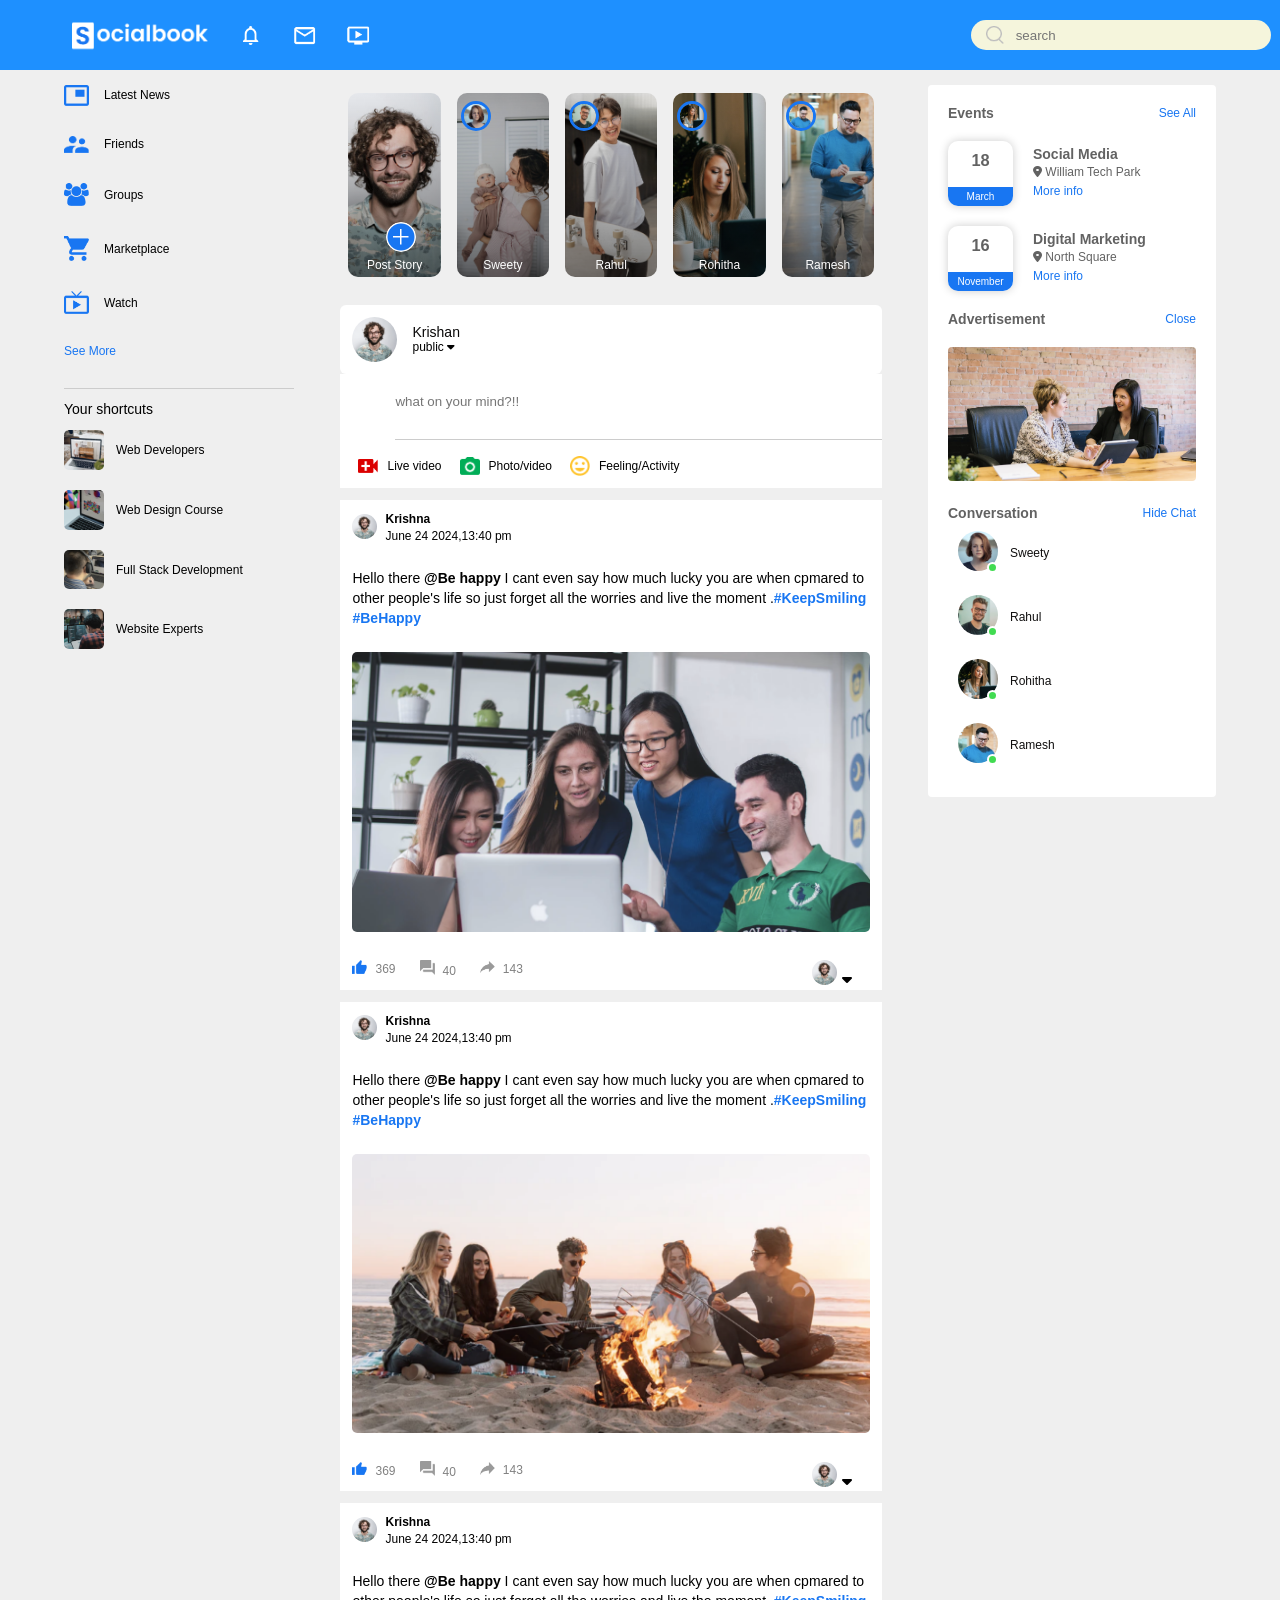
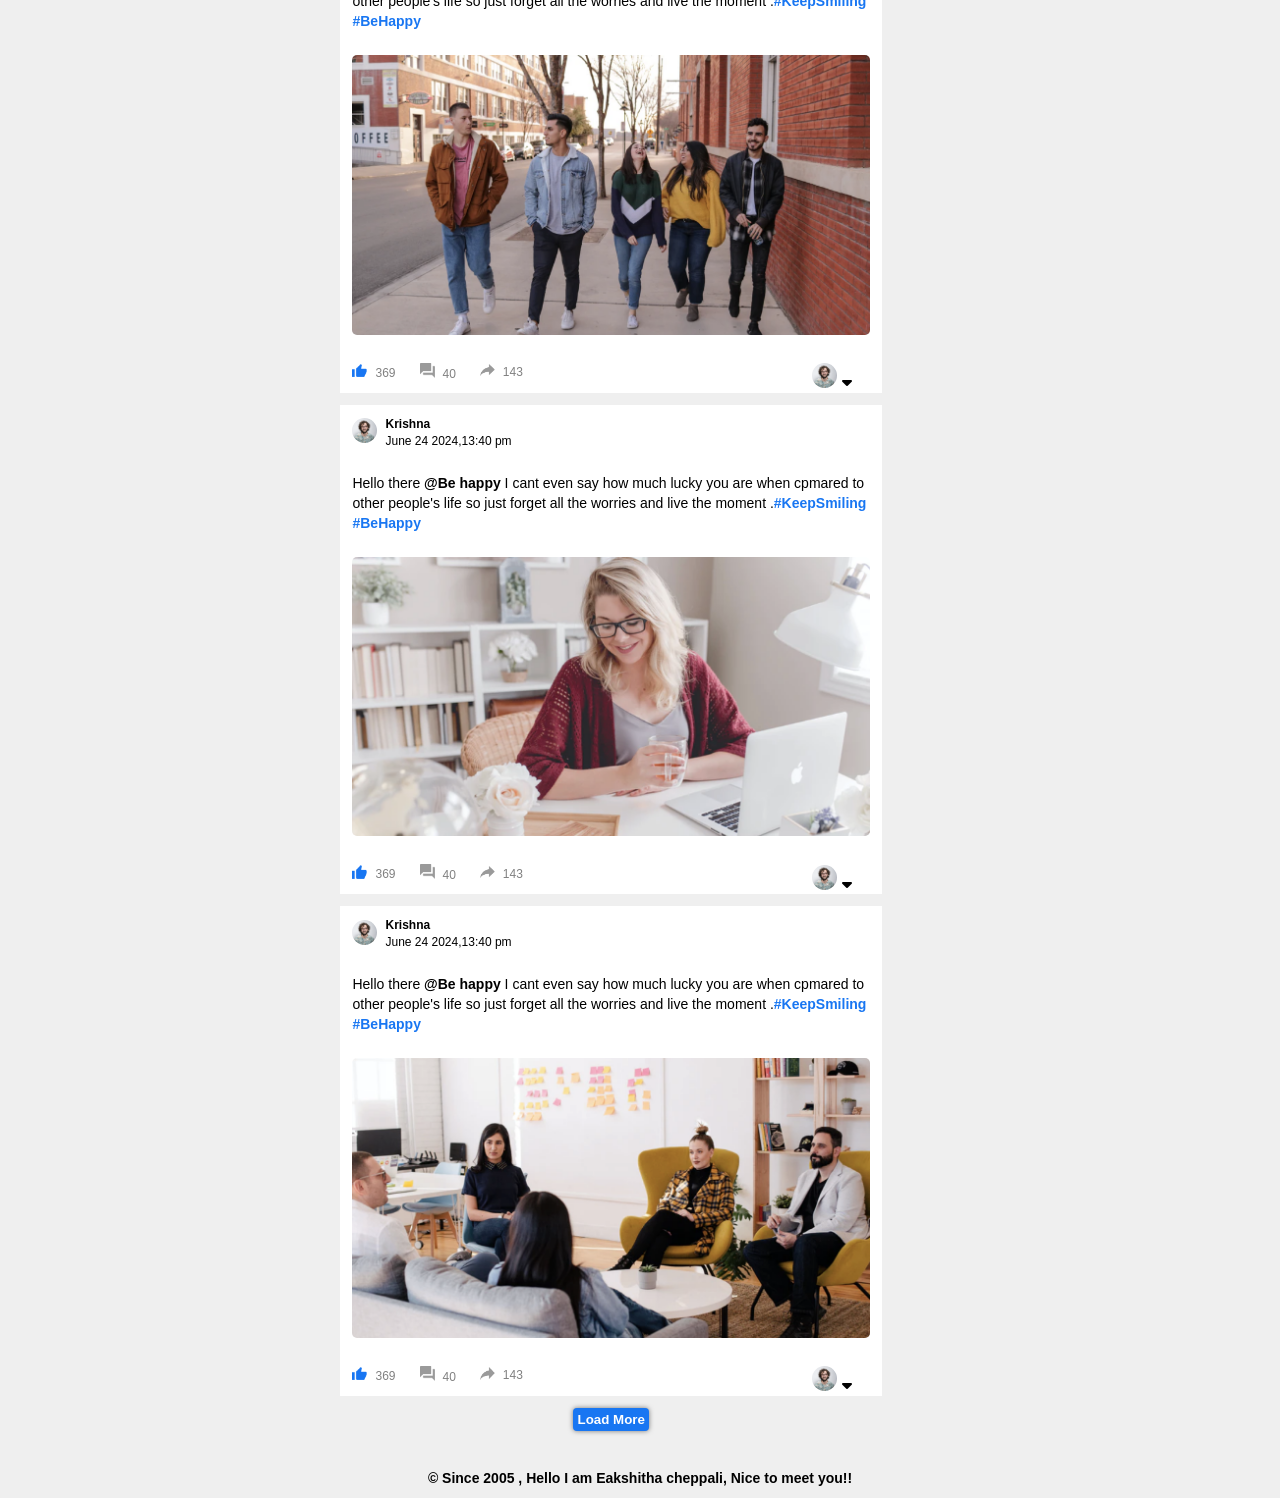
==== facebookclone/facebookclone.html @ d9225de4 "Add files via upload" ====
<!DOCTYPE html>
<html lang="en">
<head>
    <meta charset="UTF-8">
    <meta name="viewport" content="width=device-width, initial-scale=1.0">
    <link rel="stylesheet" href="general.css"/>
    <link rel="stylesheet" href="header.css"/>
    <link rel="stylesheet"  href="content.css"/>
    <link rel="stylesheet" href="https://cdnjs.cloudflare.com/ajax/libs/font-awesome/6.5.2/css/all.min.css" integrity="sha512-SnH5WK+bZxgPHs44uWIX+LLJAJ9/2PkPKZ5QiAj6Ta86w+fsb2TkcmfRyVX3pBnMFcV7oQPJkl9QevSCWr3W6A==" crossorigin="anonymous" referrerpolicy="no-referrer" />
   
    <title>Facebookclone</title>
</head>
<body>
   
   <div class="header">
     <div class="leftsection"> 
<div class="logo">   
   <img class="logoimage" src="images/logo.png"/>
</div> 
<div class="leftsectionicons">
   <img src="images\notification.png"/>
   <img src="images\inbox.png"/>
   <img src="images\video.png"/>
</div>
   </div>
     <div class="rightsection">
    <div class="searchbar">
        <img src="images\search.png"/>
        <input class="searchbox" type="text" placeholder="search"/>
    </div>
    <div class="usericon online">
        <a href="profile.html"><img src="images\profile-pic.png"/></a>
    </div>
     </div>
   </div>

   <div class="content">
    <div class="leftsidebar">
        <div class="implinks">
            <a href="#"><img src="images\news.png"/>Latest News</a>
            <a href="#"><img src="images\friends.png"/>Friends</a>
            <a href="#"><img src="images\group.png"/>Groups</a>
            <a href="#"><img src="images\marketplace.png"/>Marketplace</a>
            <a href="#"><img src="images\watch.png"/>Watch</a>
            <a href="#">See More</a>
        </div>
         
        <div class="shortcuts">
            <p>Your shortcuts</p>
            <a href="#"><img src="images\shortcut-1.png"/>Web Developers</a>
            <a href="#"><img src="images\shortcut-2.png"/>Web Design Course</a>
            <a href="#"><img src="images\shortcut-3.png"/>Full Stack Development</a>
            <a href="#"><img src="images\shortcut-4.png"/>Website Experts</a>
            
        </div>
    </div>
    <div class="maincontent">

          <div class="storygallery">
            <div class="story story0">
                <img src="images/upload.png"/>
                <p>Post Story</p>
            </div>

            <div class="story story1">
                <img src="images/member-1.png"/>
                <p>Sweety</p>
            </div>
            <div class="story story2">
                <img src="images/member-2.png"/>
                <p>Rahul</p>
            </div>
            <div class="story story3">
                <img src="images/member-3.png"/>
                <p>Rohitha</p>
            </div>
            <div class="story story4">
                <img src="images/member-4.png"/>
                <p>Ramesh</p>
            </div>

            
            </div>
            <div class="writepostcontainer">
                <div class="userprofile">
                    <img src="images/profile-pic.png"/>
                
                <div>
                    <p>Krishan</p>
                    <small>public <i class="fas fa-caret-down"></i></small>
                </div>
            </div>
          </div>
<div class="postinputcontainer">
    <textarea rows="3" placeholder="what on your mind?!!"></textarea>
</div>
<div class="postlinks">
    <a href="#"><img src="images/live-video.png"/>Live video</a>
    <a href="#"><img src="images/photo.png"/>Photo/video</a>
    <a href="#"><img src="images/feeling.png"/>Feeling/Activity</a>
</div>

<div class="about">
   <div class="details">
    <div class="userpic">
        <img   src="images/profile-pic.png"/>
    </div>
    <div class="userinfo">
        <h5>Krishna</h5>
        <span>June 24 2024,13:40 pm</span>
    </div>
</div>
    <div class="description">
        Hello there <strong>@Be happy</strong> I cant even say how much lucky you are
        when cpmared to other people's life so just forget all the worries and live the moment
        .<span>#KeepSmiling #BeHappy</span>
    </div>
    <div class="feedimage">
        
     <img src="images/feed-image-1.png" />
    </div>
    <div class="iconsrow">
     <div class="icons">
        <div class="like"><img src="images/like-blue.png"/>369</div>
        <div class="comment"><img src="images/comments.png"/>40</div>
        <div class="share"><img src="images/share.png"/>143</div>
     </div>
     <div class="userpic">
        <img src="images/profile-pic.png"/> <i class="fas fa-caret-down"></i>
    </div>
    </div>  
</div>

<div class="about">
    <div class="details">
     <div class="userpic">
         <img   src="images/profile-pic.png"/>
     </div>
     <div class="userinfo">
         <h5>Krishna</h5>
         <span>June 24 2024,13:40 pm</span>
     </div>
 </div>
     <div class="description">
         Hello there <strong>@Be happy</strong> I cant even say how much lucky you are
         when cpmared to other people's life so just forget all the worries and live the moment
         .<span>#KeepSmiling #BeHappy</span>
     </div>
     <div class="feedimage">
         
      <img src="images/feed-image-2.png" />
     </div>
     <div class="iconsrow">
      <div class="icons">
         <div class="like"><img src="images/like-blue.png"/>369</div>
         <div class="comment"><img src="images/comments.png"/>40</div>
         <div class="share"><img src="images/share.png"/>143</div>
      </div>
      <div class="userpic">
         <img src="images/profile-pic.png"/> <i class="fas fa-caret-down"></i>
     </div>
     </div>  
 </div>

 
 <div class="about">
    <div class="details">
     <div class="userpic">
         <img   src="images/profile-pic.png"/>
     </div>
     <div class="userinfo">
         <h5>Krishna</h5>
         <span>June 24 2024,13:40 pm</span>
     </div>
 </div>
     <div class="description">
         Hello there <strong>@Be happy</strong> I cant even say how much lucky you are
         when cpmared to other people's life so just forget all the worries and live the moment
         .<span>#KeepSmiling #BeHappy</span>
     </div>
     <div class="feedimage">
         
      <img src="images/feed-image-3.png" />
     </div>
     <div class="iconsrow">
      <div class="icons">
         <div class="like"><img src="images/like-blue.png"/>369</div>
         <div class="comment"><img src="images/comments.png"/>40</div>
         <div class="share"><img src="images/share.png"/>143</div>
      </div>
      <div class="userpic">
         <img src="images/profile-pic.png"/> <i class="fas fa-caret-down"></i>
     </div>
     </div>  
 </div>

 
 <div class="about">
    <div class="details">
     <div class="userpic">
         <img   src="images/profile-pic.png"/>
     </div>
     <div class="userinfo">
         <h5>Krishna</h5>
         <span>June 24 2024,13:40 pm</span>
     </div>
 </div>
     <div class="description">
         Hello there <strong>@Be happy</strong> I cant even say how much lucky you are
         when cpmared to other people's life so just forget all the worries and live the moment
         .<span>#KeepSmiling #BeHappy</span>
     </div>
     <div class="feedimage">
         
      <img src="images/feed-image-4.png" />
     </div>
     <div class="iconsrow">
      <div class="icons">
         <div class="like"><img src="images/like-blue.png"/>369</div>
         <div class="comment"><img src="images/comments.png"/>40</div>
         <div class="share"><img src="images/share.png"/>143</div>
      </div>
      <div class="userpic">
         <img src="images/profile-pic.png"/> <i class="fas fa-caret-down"></i>
     </div>
     </div>  
 </div>
 <div class="about">
    <div class="details">
     <div class="userpic">
         <img   src="images/profile-pic.png"/>
     </div>
     <div class="userinfo">
         <h5>Krishna</h5>
         <span>June 24 2024,13:40 pm</span>
     </div>
 </div>
     <div class="description">
         Hello there <strong>@Be happy</strong> I cant even say how much lucky you are
         when cpmared to other people's life so just forget all the worries and live the moment
         .<span>#KeepSmiling #BeHappy</span>
     </div>
     <div class="feedimage">
         
      <img src="images/feed-image-5.png" />
     </div>
     <div class="iconsrow">
      <div class="icons">
         <div class="like"><img src="images/like-blue.png"/>369</div>
         <div class="comment"><img src="images/comments.png"/>40</div>
         <div class="share"><img src="images/share.png"/>143</div>
      </div>
      <div class="userpic">
         <img src="images/profile-pic.png"/> <i class="fas fa-caret-down"></i>
     </div>
     </div> 
    
 </div>
 <div class="loadmore"><button >
    Load More
 </button></div>
  
 


    </div>
   <div class="rightsidebar">

    <div class="sidebartitle">
        <h4>Events</h4>
        <a href="#" style="color:#1876f2">See All</a>
    </div>

    <div class="eventinfo">
        <div class="box1">
            <h3>18</h3>
          <span>March</span>
        </div>
        <div class="box2">
            <h4>Social Media</h4>
            <p><i class="fa-solid fa-location-dot"></i> William Tech Park</p>
            <a href="#">More info</a>
        </div>
    </div>
    
    <div class="eventinfo">
        <div class="box1">
            <h3>16</h3>
          <span>November</span>
        </div>
        <div class="box2">
            <h4>Digital Marketing</h4>
            <p><i class="fa-solid fa-location-dot"></i> North Square</p>
            <a href="#">More info</a>
        </div>
    </div>

    <div class="sidebartitle">
        <h4>Advertisement</h4>
        <a href="#" style="color:#1876f2">Close</a>
    </div> 

    <img  class="sidebarads" src="images/advertisement.png" alt="ad"/>

    <div class="sidebartitle">
        <h4>Conversation</h4>
        <a href="#" style="color:#1876f2">Hide Chat</a>
    </div> 

    <div class="onlinelist">
        <div class="online">
            <img src="images/member-1.png"/>
        </div>
        <p>Sweety</p>
    </div>
    
    <div class="onlinelist">
        <div class="online">
            <img src="images/member-2.png"/>
        </div>
        <p>Rahul</p>
    </div>
    
    <div class="onlinelist">
        <div class="online">
            <img src="images/member-3.png"/>
        </div>
        <p>Rohitha</p>
    </div>

    <div class="onlinelist">
        <div class="online">
            <img src="images/member-4.png"/>
        </div>
        <p>Ramesh</p>
    </div>

   </div>

  
</div>
<div class="footer">
    &copy; Since 2005 , Hello I am Eakshitha cheppali, Nice to meet you!!
   </div>

   <div class="profile">
      <div class="usersinfo">
        <div class="photo">  <img src="images/profile-pic.png"/></div>
        <div class="usersdetails">
        <p style="font-size: 13px;color:gray">Krishna</p>
        <a href="#" style="font-size: 12px;color: #1876f2;">see your profile</a>
    </div>
    </div>
   <hr/>
    <div class="usersinfo">
        <div class="photo">  <img src="images/feedback.png"/></div>
        <div class="usersdetails">
        <p style="font-size: 13px;color:gray">Give Feedback</p>
        <a href="#" style="font-size: 12px;color: #1876f2;">Help us to improve the new design</a>
    </div>
    </div>
<hr/>
    <div class="settings">
        
           <a href="#"><img src="images/setting.png"/>settings & privacy</a>
           <a href="#"><img src="images/help.png"/>Help & support</a>
           <a href="#"><img src="images/display.png"/>Display & Accessibility</a>
           <a href="#"><img src="images/logout.png"/>Logout</a>
         
    </div>
   </div>
<script>
    

var settingsmenu = document.getElementsByClassName(".profile");

function dispaly()
{
     settingsmenu.classList.toggle(".height");
}
</script>
   
</body>
</html>
---- facebookclone/general.css ----
*
{
    margin:0;
    padding:0;
    font-family:arial;
    box-sizing: border-box;

}
body{
    background-color:#efefef;
    height:3000px;
}
---- facebookclone/header.css ----
.header
{
    display: flex;
    flex-direction: row;
    align-items: center;
    position:sticky;
    z-index: 3;
    top:0;
    height:70px;
    width:100%;
    background-color: dodgerblue;
    flex-shrink: 0;
}
.leftsection
{
    display: flex;
    flex-direction: row;
    align-items: center;
    justify-content: space-evenly;
    width:350px;
    padding-left: 12px;
    margin-left: 50px;
 
}
.logo
{
 
    padding-left:10px;
    padding-top: 5px;
}
.logoimage
{
    height:35px;
}
.leftsectionicons
{
    display: flex;
    flex-direction: row;
    align-items: center;
    justify-content: space-evenly;
    width:250px;

}
.leftsectionicons img
{
 height:25px;
}
.rightsection
{
    display:flex;
    flex-direction: row;
    align-items: center;
    justify-content: space-evenly;
    margin-left: 550px;
    flex-shrink: 0;
    width:400px;

}


.searchbar
{
   
    background-color: beige;
    display:flex;
    align-items: center;
    width:300px;
    border-radius: 20px;
    padding:0px 15px;
    height:30px;
    justify-content: space-between;
   
}
.searchbar img{
    width:18px;
}
.searchbox
{
    border:none;
   outline:none;
   width:245px;
   height:20px;
   background: transparent;
  
    
}
.searchbox::placeholder
{
    
    padding-left: 5px;

}
.usericon img
{
   border-radius: 50%;
   width:38px;
}
.online
{
    position:relative;
   
}
.online::after{
    content:'';
    width:7px;
    height:7px;
    border:2px solid #fff;
    border-radius: 50%;
    position:absolute;
    top:0;
    right:0;
    background-color:#41db51;
}
---- facebookclone/content.css ----
.content
{
   display:flex;
   flex-direction: row;
   justify-content: space-between;
   padding:15px 5%;
   
}
.leftsidebar
{
    flex-basis:20%;
    position:sticky;
    top:70px;
    align-self: flex-start;
    
  
}
.maincontent
{
    flex-basis: 47%;
  
}
.rightsidebar
{
    flex-basis:25%;
    align-self: flex-start;
    position:sticky;
    top:70px;
    background-color: #fff;
    padding:20px;
    border-radius: 4px;
    color:#626262;

}
.implinks a{
    text-decoration: none;
    color:black;
    display: flex;
    align-items: center;
    margin-bottom: 30px;
    width:fit-content;
    font-size: 12px;
}
.implinks a:last-child
{
    color:#1876f2;
}
.implinks img{
    width:25px;
   margin-right: 15px;
}
.implinks
{
    
    border-bottom: 1px solid #ccc;
}

.shortcuts a{
   
    text-decoration: none;
    color:black;
    font-size: 12px;
    display: flex;
    align-items: center;
    margin-top: 13px;
    margin-bottom: 20px;
}
.shortcuts img{
    width:40px;
    background-color: black;
    border-radius: 5px;
    margin-right: 12px;
}
.shortcuts p{
   font-weight: 500px;
    font-size: 14px;
    margin-top: 12px;;
}
.sidebartitle
{
  display: flex;
  justify-content: space-between;
  align-items: center;
}
.sidebartitle h4
{
    font-size: 14px;
    font-weight: 200px;
}
.sidebartitle a{
    text-decoration: none;
    font-size: 12px;
}
.eventinfo
{
    display:flex;
    margin-bottom:20px;
    font-size: 14px; 
    margin-top: 20px;   
}
.eventinfo p{
    font-size: 12px;
}
.eventinfo a{
    font-size: 12px;
    color:#1876f2;
    text-decoration: none;
}
.box1
{
   height:65px;
   width:65px;
   border-radius: 10px;
   margin-right: 15px;
   text-align: center;
   padding-top: 10px;
   position:relative;
   overflow:hidden;
   box-shadow: 0 0 10px rgba(0,0,0,0.2);
}
.box1 span{
    position: absolute;
    bottom:0;
    background-color: #1876f2;
    left:0;
    width:100%;
    color:white;
    font-size: 10px;
    right:0px;
    padding:4px 0;
}
.box2
{  
padding: 5px;

}
.box2 p
{
 margin:3px 0px 3px 0px;
}
.sidebarads
{
    width:100%;
    border-radius: 4px;
    margin:20px 0px;
}
.onlinelist
{
    display: flex;
    align-items: center;
    padding:10px;
 
}
.onlinelist .online img
{
    border-radius: 50%;
    width:40px;
    
}
.onlinelist .online
{
   
    border-radius: 50%;
    width:40px;
    margin-right: 12px;
} 
.onlinelist p
{
   color:rgb(16, 15, 15);
   font-size: 12px;
   font-weight: 200px;
}
.onlinelist .online::after
{
   top:unset;
    bottom:2px;
}
.storygallery
{
    display: flex;
    justify-content: space-between;
    margin-bottom: 20px;
    height:200px;
}
.story
{
    flex-basis:18% ;
    margin:8px ;
    background-image:linear-gradient(transparent,rgba(0,0,0,0.5)) ,url(images/status-1.png);
    background-size: cover;
    background-position: center;
    border-radius: 10px;
    position:relative;
    
}
.story img{
    width:30px;
    border-radius:50%;
    position:absolute;
    top:8px;
    left:4px;
    border: 3px solid #1876f2;
    

}
.story p{
    color:#fff;
    font-size: 12px;
    position: absolute;
   width:100%;
   text-align: center;
   bottom:5px
}
.story1
{
    background-image:linear-gradient(transparent,rgba(0,0,0,0.5)) ,url(images/status-2.png);
   

}
.story2
{
    background-image:linear-gradient(transparent,rgba(0,0,0,0.5)) ,url(images/status-3.png);
}
.story3
{
    background-image:linear-gradient(transparent,rgba(0,0,0,0.5)) ,url(images/status-4.png);
}
.story4
{
    background-image:linear-gradient(transparent,rgba(0,0,0,0.5)) ,url(images/status-5.png);
}
.story.story0 img{
    top:unset;
    bottom:25px;
    left:38px;
    border:none;
}
.writepostcontainer
{
    width: 100%;
    background-color:#fff;
    border-radius: 6px;
    color:#626262;
    padding:12px;

}
.userprofile
{
    display:flex;
    align-items: center;
  

}
.userprofile img{
    width:45px;
    border-radius: 50%;
    margin-right: 15px;
}
 .userprofile p{
    margin-bottom: -3px;
    color:#090808;
    font-weight:600px;
    font-size: 14px;
} 
.userprofile small{
    font-size:12px;
    color:black
}
.postinputcontainer
{
    padding-top: 20px;
    padding-left: 55px;
    background-color: #fff;
}
.postinputcontainer textarea{
    width:100%;
    border:0;
    outline:0;
    border-bottom:1px solid #ccc;
    resize:none;
    background: transparent;;
}
.postlinks
{
    display:flex;
    margin-top:0px;
    width:100%;
    background-color: #fff;
    padding:12px;
    padding-left: 18px;;
}
.postlinks a{
    text-decoration: none;
   display: flex;
   align-items: center;
   margin-right: 18px;
   font-size: 12px;
   color:black;
}
.postlinks a img{
    width:20px;
    margin-right:9px;
}
.details
{
    display: flex;
    align-items: center;
    padding: 12px;
    margin-top: 12px;
    
}
.details img{
    width:40px;
    border-radius: 50%;
    margin-right: 8px;
}
.details h5,span
{
    font-size: 12px;
}
.about
{
    background-color: #fff;
    width:100%;
    position: relative;
}
.description
{
    
    font-size: 14px;
    line-height: 20px;
    padding: 12px;
}
.description span{
    color:#1876f2;
    font-size:14px ;
    font-weight: bolder;
}
.feedimage{
  
  padding:12px ;
   
 
   
}
.feedimage img
{ 
   
    width: 100%;
    border-radius: 5px;
}
.icons
{
   
    display: flex;
    align-items: center;
    
}
.icons .like,.comment,.share
{
    margin: 12px;
    font-size: 12px;
    color:gray;
    
}
.icons img{
    width:15px;
    margin-right: 8px;
    
}
.iconsrow
{
    display:flex;
    align-items: center;
    
}
.iconsrow .userpic{
   
    position: absolute;
    right:30px;
    margin-top: 12px;
}
.userpic img{
    border-radius: 50%;
    width:25px;
    
}
.loadmore
{
    text-align: center;
    padding: 12px;
}
.loadmore button{
    padding: 4px;
    border-radius: 4px;
    border:none;
    background-color: #1876f2;
    color:white;
    font-weight: bolder;
    cursor: pointer;
    box-shadow: 0px 0px 5px rgba(0,0,0,0.5);
}
.footer
{
   padding: 12px;
    text-align: center;
    color:black;
    font-size: 14px;
    font-weight: bolder;
   

}
.profile
{
    position: absolute;
    width: 300px;
    top:75px;
    visibility: hidden;
    background-color: #ffffff;
    right: 4%;
    display: flex;
   justify-content: space-between;
    padding:12px;
    padding-right: 1px;
    flex-direction: column;
   
}
.height
{
    display: none;
}
.usersinfo
{
    width: 100%;
    display: flex;
    margin-bottom: 12px;
   
}
.usersinfo img{
    width:40px;
    border-radius: 50%;
    margin-right: 12px;
    margin-top: -3px;
    
}
.settings
{
    display: flex;
    flex-direction: column;
    padding-left: 1px;
  
}
.settings img{
    width:40px;
    margin-right: 12px;
}
.settings a
{
  
    display: flex;
    align-items: center;
    margin-right: 120px;
    margin-bottom: 12px;
    font-size: 12px;
    width: 100%;
    font-weight: 500;
}
.settings a:hover
{
    text-decoration: none;
}
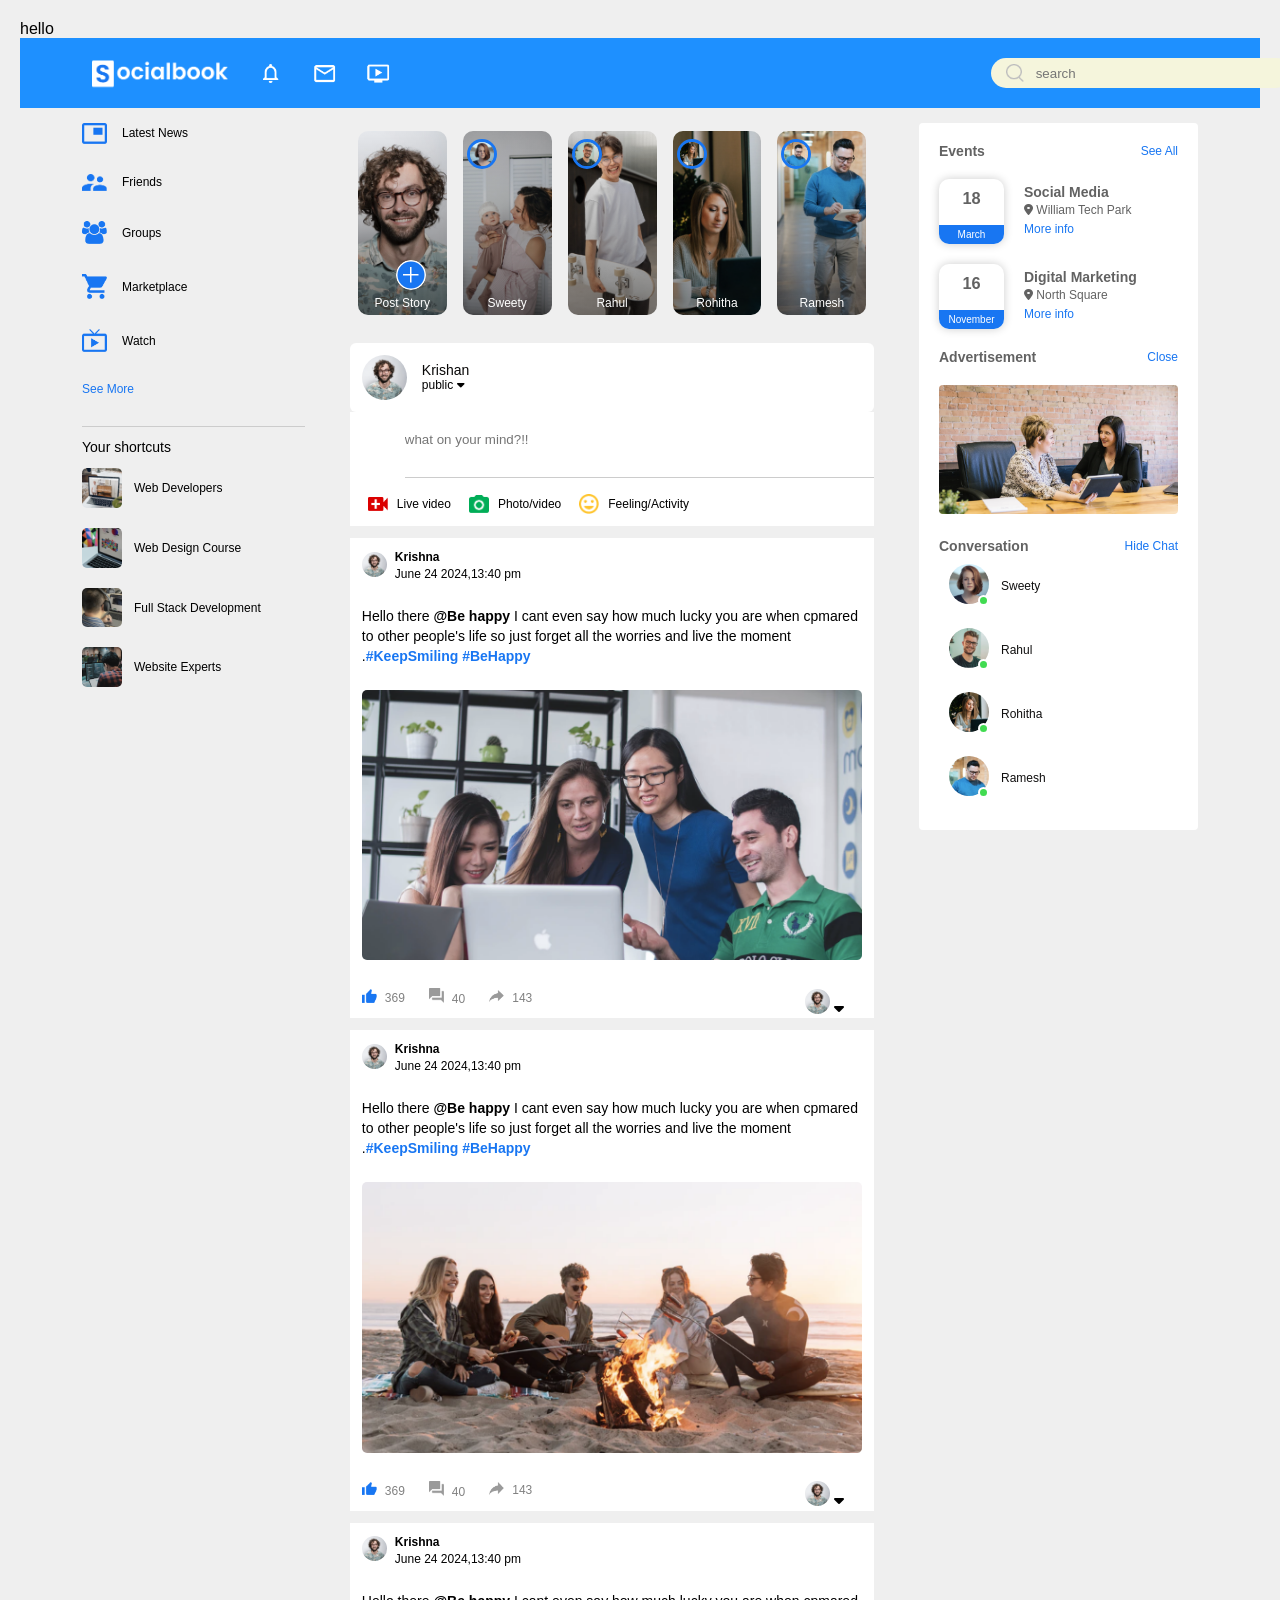
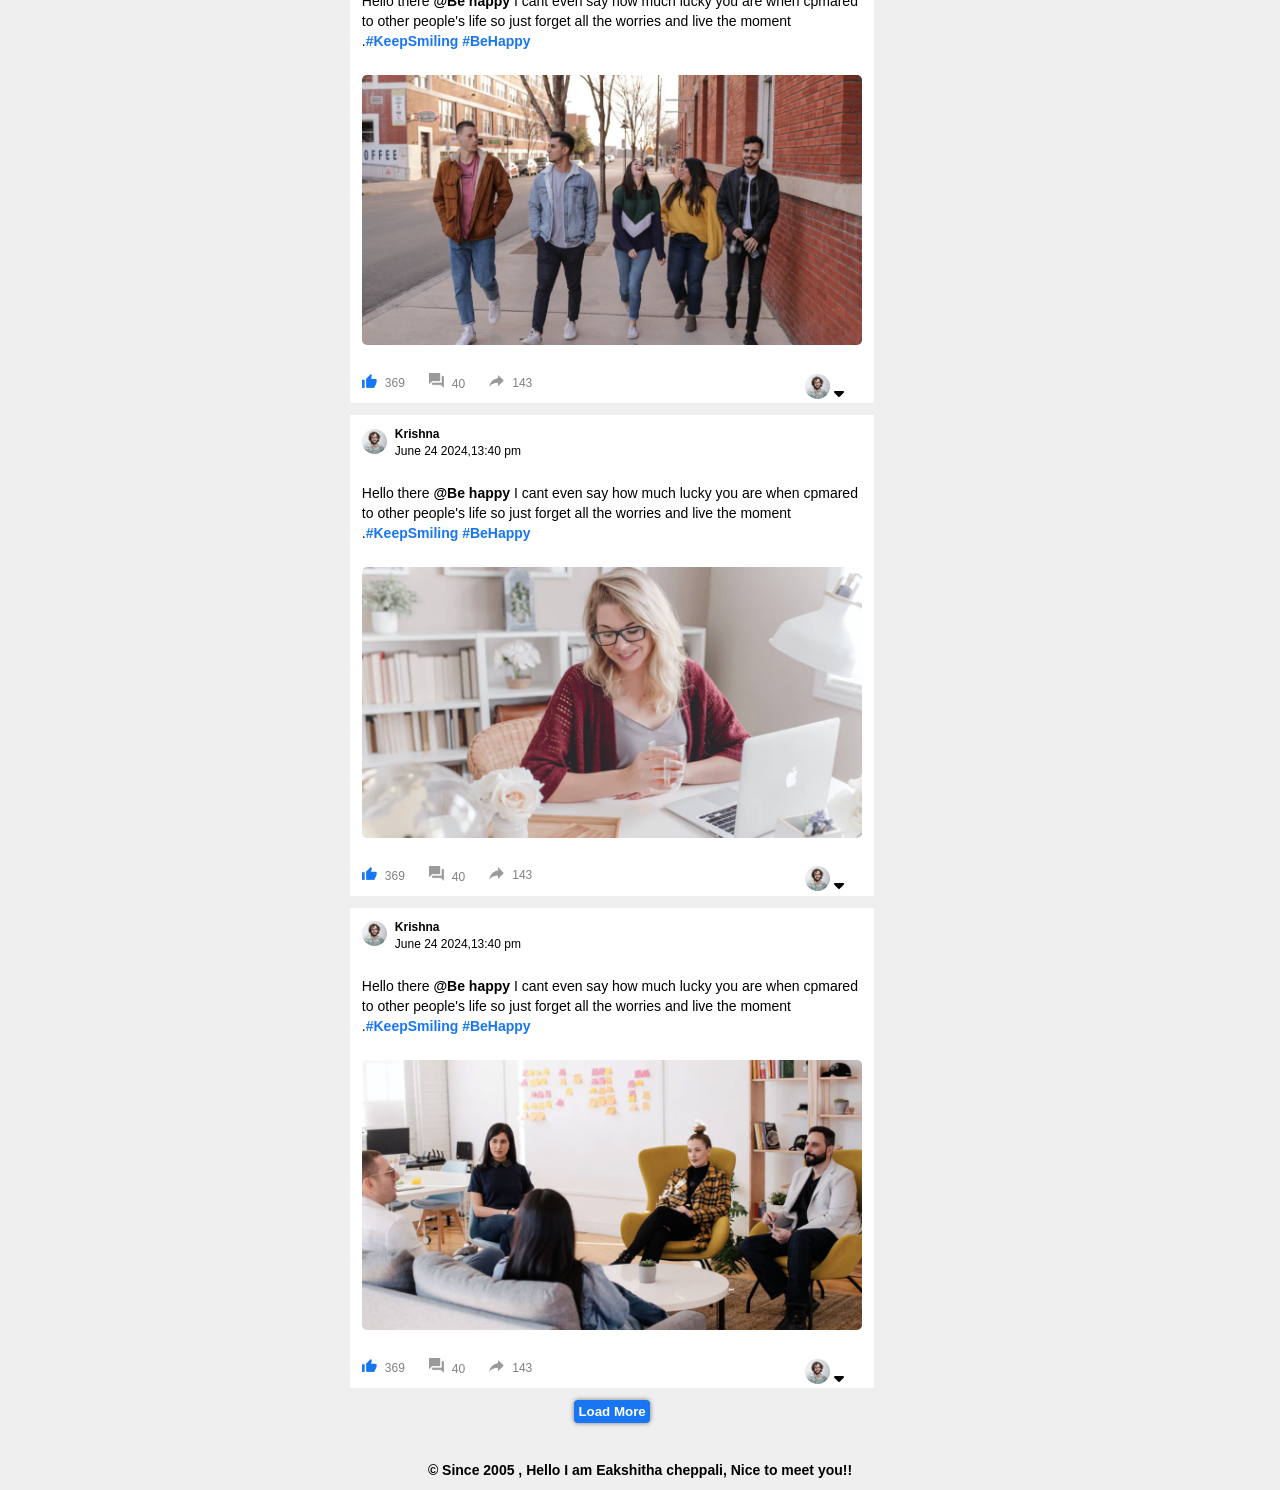
==== commit 1747f08f: "changes" ====
--- a/facebookclone/facebookclone.html
+++ b/facebookclone/facebookclone.html
@@ -7,7 +7,7 @@
     <link rel="stylesheet" href="header.css"/>
     <link rel="stylesheet"  href="content.css"/>
     <link rel="stylesheet" href="https://cdnjs.cloudflare.com/ajax/libs/font-awesome/6.5.2/css/all.min.css" integrity="sha512-SnH5WK+bZxgPHs44uWIX+LLJAJ9/2PkPKZ5QiAj6Ta86w+fsb2TkcmfRyVX3pBnMFcV7oQPJkl9QevSCWr3W6A==" crossorigin="anonymous" referrerpolicy="no-referrer" />
-   
+   <p>hello</p>
     <title>Facebookclone</title>
 </head>
 <body>
--- a/facebookclone/general.css
+++ b/facebookclone/general.css
@@ -9,4 +9,5 @@
 body{
     background-color:#efefef;
     height:3000px;
+    padding:20px;
 }
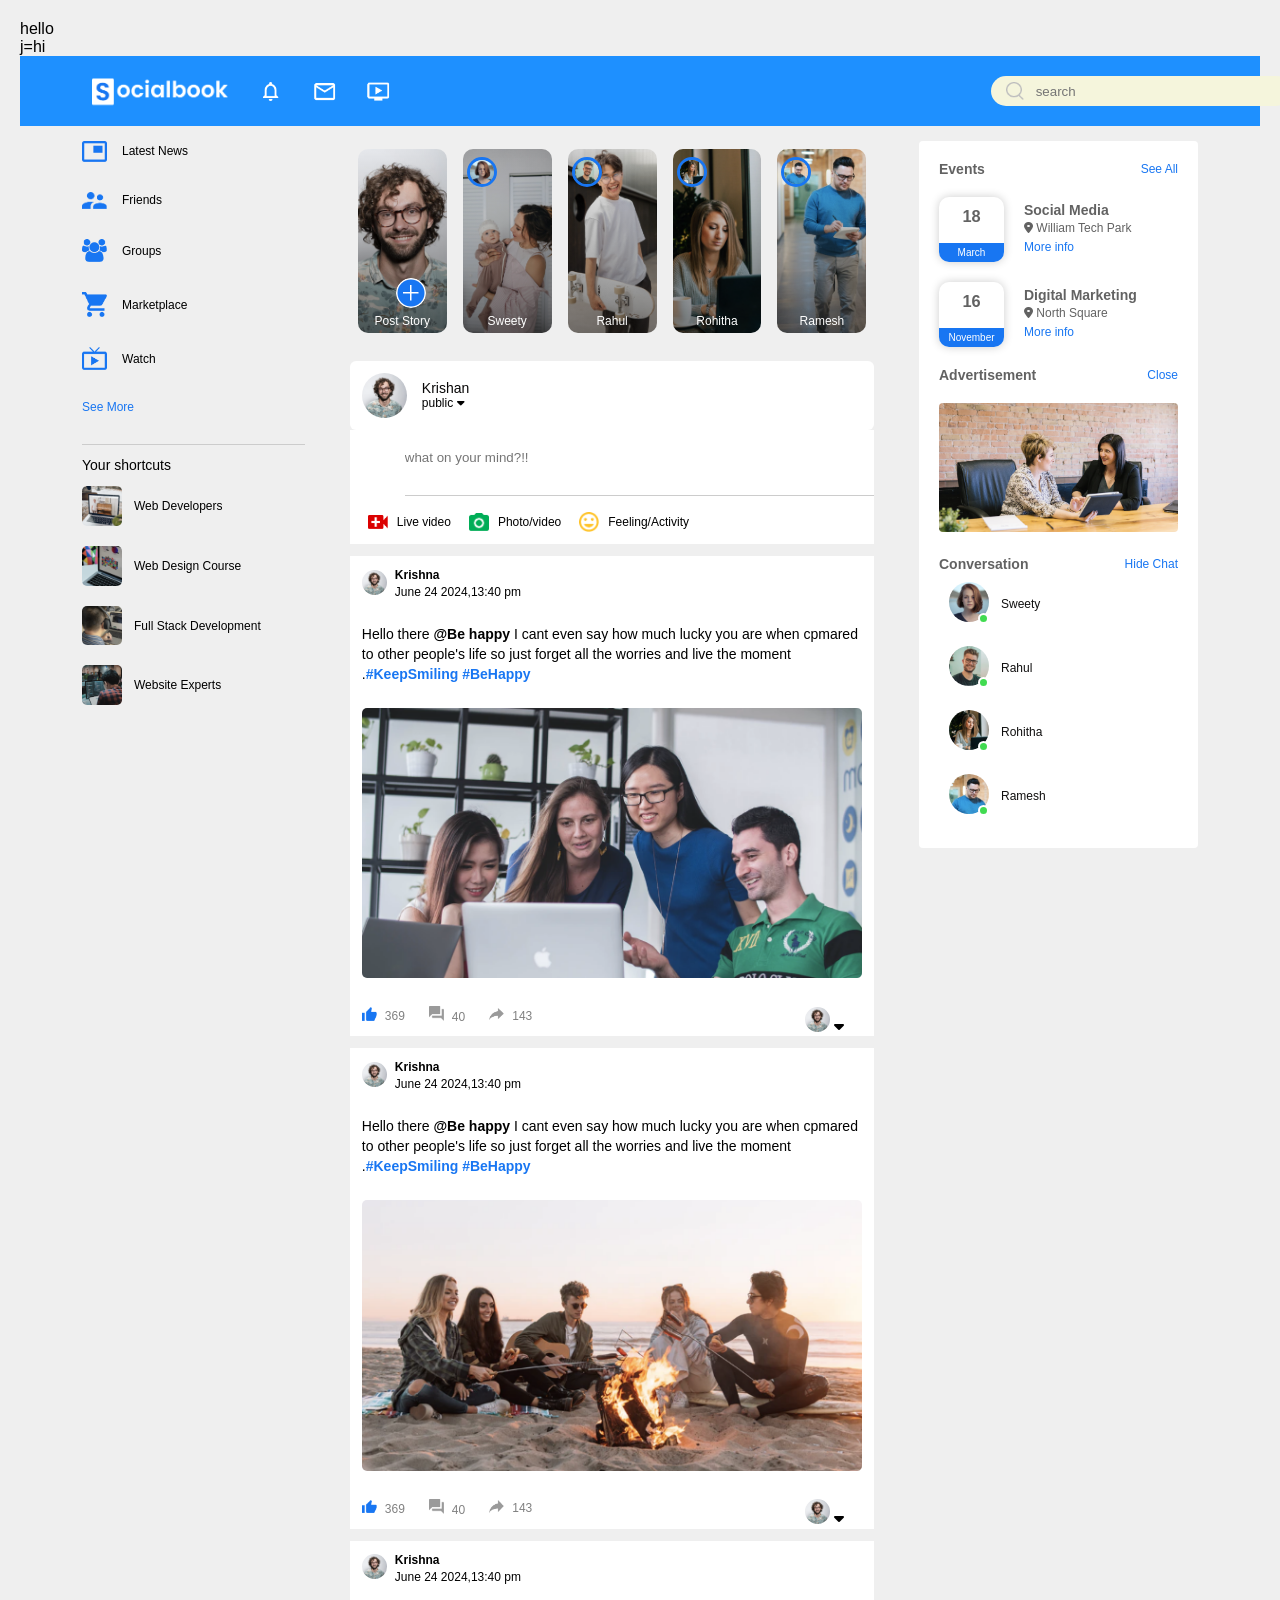
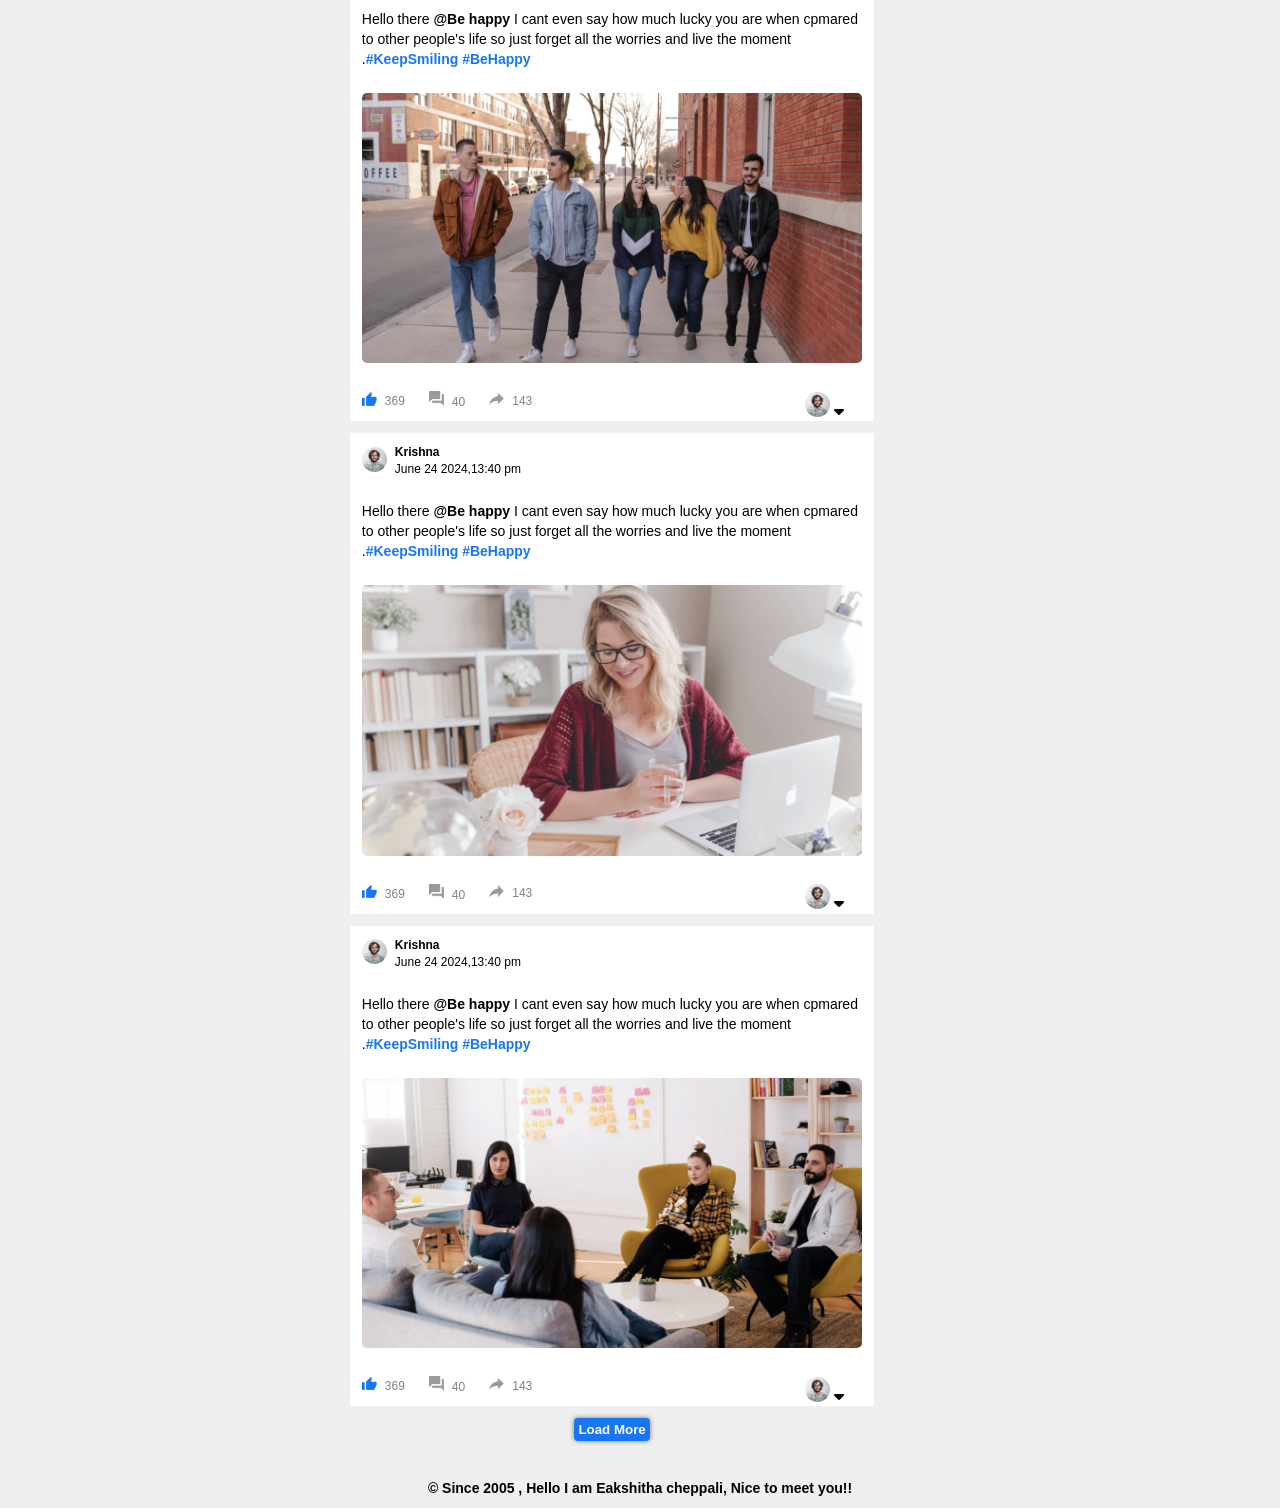
==== commit 41512161: "changes" ====
--- a/facebookclone/facebookclone.html
+++ b/facebookclone/facebookclone.html
@@ -8,6 +8,7 @@
     <link rel="stylesheet"  href="content.css"/>
     <link rel="stylesheet" href="https://cdnjs.cloudflare.com/ajax/libs/font-awesome/6.5.2/css/all.min.css" integrity="sha512-SnH5WK+bZxgPHs44uWIX+LLJAJ9/2PkPKZ5QiAj6Ta86w+fsb2TkcmfRyVX3pBnMFcV7oQPJkl9QevSCWr3W6A==" crossorigin="anonymous" referrerpolicy="no-referrer" />
    <p>hello</p>
+   <p>j=hi</p>
     <title>Facebookclone</title>
 </head>
 <body>
